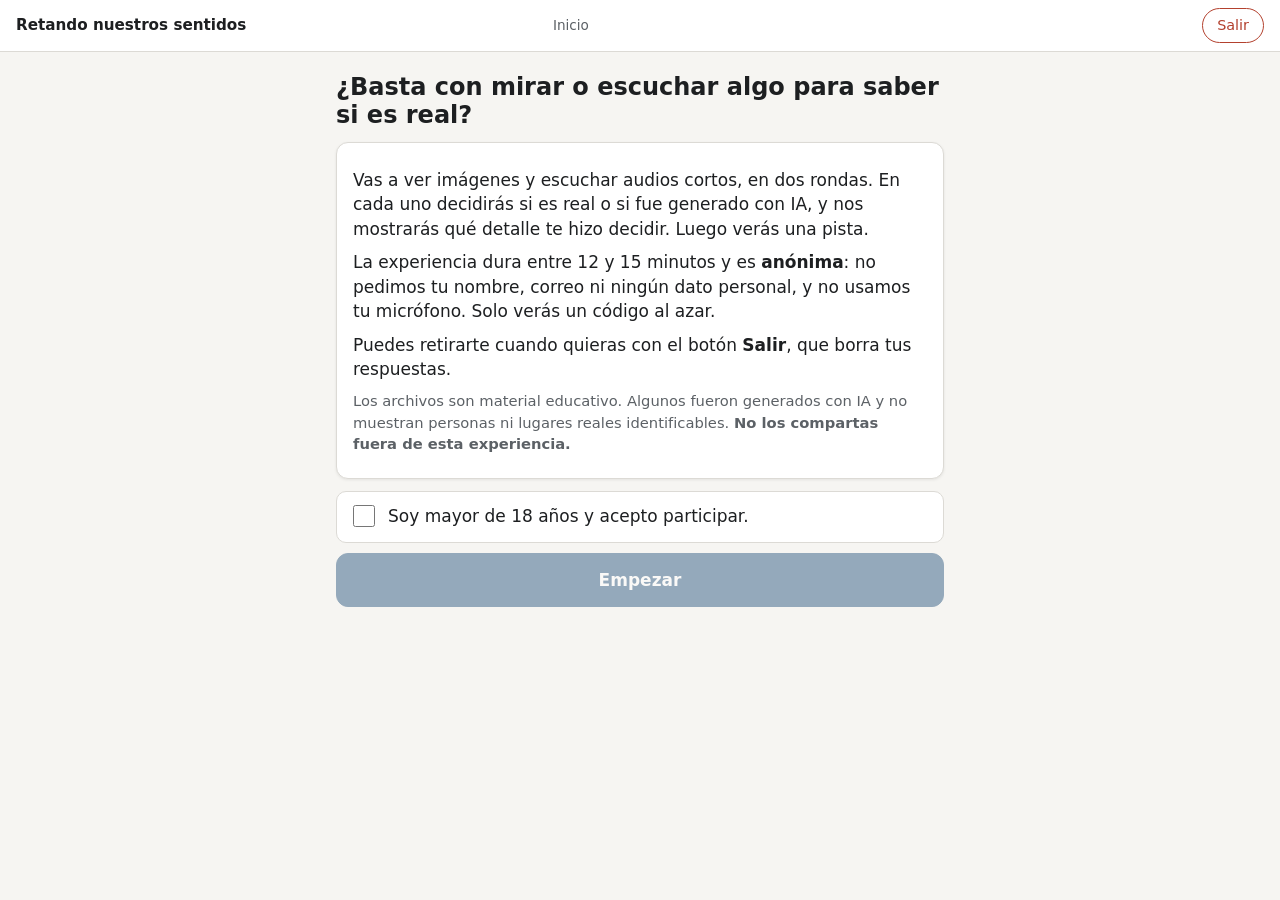
==== index.html @ 914e4303 "Prototipo de la experiencia «Retando nuestros sentidos» Sitio estático para GitHub Pages: flujo de c" ====
<!doctype html>
<html lang="es">
<head>
  <meta charset="utf-8">
  <meta name="viewport" content="width=device-width, initial-scale=1, viewport-fit=cover">
  <meta name="robots" content="noindex, nofollow, noarchive, noimageindex">
  <meta name="theme-color" content="#1f4e79">
  <title>Retando nuestros sentidos</title>
  <link rel="stylesheet" href="css/estilos.css">
</head>
<body>
  <header class="barra">
    <span class="marca">Retando nuestros sentidos</span>
    <span class="progreso" id="progreso"></span>
    <span class="codigo" id="codigo-barra"></span>
    <button type="button" class="btn-salir oculto" id="btn-salir">Salir</button>
  </header>
  <main id="app" aria-live="polite">
    <noscript><p class="aviso error">Esta experiencia necesita JavaScript activado.</p></noscript>
    <p class="suave">Cargando…</p>
  </main>
  <script src="config.js"></script>
  <script src="js/datos.js"></script>
  <script src="js/reproductor.js"></script>
  <script src="js/app.js"></script>
</body>
</html>
---- css/estilos.css ----
:root {
  --fondo: #f6f5f2;
  --superficie: #ffffff;
  --texto: #1d1f21;
  --suave: #5c6166;
  --borde: #dcdad5;
  --primario: #1f4e79;
  --primario-txt: #ffffff;
  --acierto: #2e7d4f;
  --error: #b3412e;
  --ia: #7a3fa0;
  --real: #1f6f8b;
  --resalte: #f2b705;
  --radio: 12px;
  --sombra: 0 1px 3px rgba(0,0,0,.08);
  color-scheme: light;
}
* { box-sizing: border-box; }
html, body { margin: 0; padding: 0; }
body {
  font-family: system-ui, -apple-system, "Segoe UI", Roboto, sans-serif;
  background: var(--fondo); color: var(--texto);
  font-size: 17px; line-height: 1.45;
  -webkit-text-size-adjust: 100%;
}
button, input, textarea, select { font: inherit; }
h1 { font-size: 1.5rem; line-height: 1.2; margin: .2em 0 .5em; }
h2 { font-size: 1.25rem; line-height: 1.25; margin: .2em 0 .5em; }
h3 { font-size: 1.05rem; margin: 1em 0 .4em; }
p { margin: .5em 0; }
.suave { color: var(--suave); font-size: .92rem; }
.oculto { display: none !important; }

/* Barra superior */
.barra {
  position: sticky; top: 0; z-index: 20;
  display: flex; align-items: center; justify-content: space-between; gap: 8px;
  padding: 8px 16px; background: var(--superficie); border-bottom: 1px solid var(--borde);
  min-height: 48px;
}
.barra .marca { font-weight: 700; font-size: .95rem; }
.barra .codigo { font-family: ui-monospace, Menlo, monospace; font-size: .85rem; color: var(--suave); }
.barra .progreso { font-size: .85rem; color: var(--suave); }
.btn-salir {
  border: 1px solid var(--error); color: var(--error); background: transparent;
  border-radius: 999px; padding: 6px 14px; font-size: .9rem; cursor: pointer; flex-shrink: 0;
}

main { max-width: 640px; margin: 0 auto; padding: 16px 16px 96px; }
.tarjeta {
  background: var(--superficie); border: 1px solid var(--borde); border-radius: var(--radio);
  padding: 16px; margin: 12px 0; box-shadow: var(--sombra);
}

/* Botones */
.btn {
  display: block; width: 100%; padding: 14px 16px; margin: 10px 0;
  border-radius: var(--radio); border: 1px solid var(--borde);
  background: var(--superficie); color: var(--texto); cursor: pointer;
  font-weight: 600; text-align: center; min-height: 48px;
}
.btn.primario { background: var(--primario); color: var(--primario-txt); border-color: var(--primario); }
.btn:disabled { opacity: .45; cursor: not-allowed; }
.btn.secundario { background: transparent; }
.fila { display: flex; gap: 10px; }
.fila > * { flex: 1; }
.btn.eleccion.activo { outline: 3px solid var(--primario); outline-offset: 1px; }
.btn.real.activo { background: var(--real); color: #fff; border-color: var(--real); }
.btn.ia.activo { background: var(--ia); color: #fff; border-color: var(--ia); }

/* Escala 1-5 */
.escala { margin: 10px 0 4px; }
.escala .opciones { display: flex; gap: 6px; }
.escala button {
  flex: 1; min-height: 48px; border-radius: 10px; border: 1px solid var(--borde);
  background: var(--superficie); font-weight: 700; font-size: 1.05rem; cursor: pointer;
}
.escala button.activo { background: var(--primario); color: #fff; border-color: var(--primario); }
.escala .extremos { display: flex; justify-content: space-between; font-size: .8rem; color: var(--suave); margin-top: 4px; }

/* Formularios */
label.check { display: flex; gap: 10px; align-items: flex-start; padding: 12px; border: 1px solid var(--borde); border-radius: 10px; background: var(--superficie); cursor: pointer; margin: 8px 0; }
label.check input { width: 22px; height: 22px; flex-shrink: 0; margin-top: 1px; }
textarea, input[type=text], input[type=password] {
  width: 100%; padding: 10px 12px; border: 1px solid var(--borde); border-radius: 10px; background: #fff; color: var(--texto);
}
textarea { min-height: 64px; resize: vertical; }
.contador { text-align: right; font-size: .8rem; color: var(--suave); }

.chips { display: flex; flex-wrap: wrap; gap: 8px; margin: 8px 0; }
.chip {
  border: 1px solid var(--borde); border-radius: 999px; padding: 8px 12px; background: var(--superficie);
  cursor: pointer; font-size: .92rem; min-height: 40px;
}
.chip.activo { background: var(--primario); color: #fff; border-color: var(--primario); }

.aviso { border-left: 4px solid var(--resalte); background: #fff8e1; padding: 10px 12px; border-radius: 8px; font-size: .93rem; }
.aviso.error { border-left-color: var(--error); background: #fbeae6; }

.codigo-grande { font-family: ui-monospace, Menlo, monospace; font-size: 1.6rem; font-weight: 700; letter-spacing: .08em; text-align: center; padding: 8px; }

/* Imagen: contenedor de marcado */
.lienzo-img { text-align: center; background: #111; border-radius: var(--radio); padding: 8px; }
.marco { position: relative; display: inline-block; line-height: 0; max-width: 100%; touch-action: manipulation; }
.marco img { display: block; max-width: 100%; max-height: 56vh; width: auto; height: auto; user-select: none; -webkit-user-select: none; -webkit-touch-callout: none; }
.marco.marcable { cursor: crosshair; }
.marcador {
  position: absolute; width: 34px; height: 34px; margin: -17px 0 0 -17px; border-radius: 50%;
  border: 3px solid #fff; box-shadow: 0 0 0 2px #000, inset 0 0 0 2px #000; pointer-events: none;
}
.marcador::after { content: ""; position: absolute; left: 50%; top: 50%; width: 6px; height: 6px; margin: -3px; background: #fff; border-radius: 50%; }
.zona {
  position: absolute; border-radius: 50%; border: 3px dashed var(--resalte);
  box-shadow: 0 0 0 9999px rgba(0,0,0,.45); pointer-events: none; transform: translate(-50%, -50%);
}
.marcador.tuyo { border-color: #6fd3ff; }

/* Visor a pantalla completa */
.visor {
  position: fixed; inset: 0; z-index: 50; background: #000; display: flex; flex-direction: column;
}
.visor .area { flex: 1; overflow: auto; -webkit-overflow-scrolling: touch; display: flex; }
.visor .area img { margin: auto; display: block; max-width: none; }
.visor .controles { display: flex; gap: 8px; padding: 10px 16px calc(10px + env(safe-area-inset-bottom)); background: #111; }
.visor .controles button { flex: 1; min-height: 48px; border-radius: 10px; border: 1px solid #444; background: #222; color: #fff; font-weight: 700; font-size: 1rem; }
.visor .controles button.listo { background: var(--primario); border-color: var(--primario); flex: 2; }
.visor .nivel { color: #bbb; align-self: center; font-size: .85rem; min-width: 44px; text-align: center; }

/* Audio */
.reproductor { background: #14202b; color: #fff; border-radius: var(--radio); padding: 12px; }
.onda { position: relative; height: 110px; border-radius: 8px; background: #0d1620; overflow: hidden; touch-action: manipulation; }
.onda canvas { width: 100%; height: 100%; display: block; }
.onda.marcable { cursor: crosshair; outline: 2px dashed #6fd3ff; outline-offset: -2px; }
.onda .linea { position: absolute; top: 0; bottom: 0; width: 3px; margin-left: -1.5px; background: #6fd3ff; pointer-events: none; }
.onda .linea span { position: absolute; top: 2px; left: 6px; font-size: .75rem; background: #6fd3ff; color: #000; padding: 1px 5px; border-radius: 4px; white-space: nowrap; }
.onda .linea.der span { left: auto; right: 6px; }
.onda .fragmento { position: absolute; top: 0; bottom: 0; background: rgba(242,183,5,.28); border-left: 2px solid var(--resalte); border-right: 2px solid var(--resalte); pointer-events: none; }
.onda .cabezal { position: absolute; top: 0; bottom: 0; width: 2px; background: #fff; pointer-events: none; opacity: .8; }
.reproductor .ctrl { display: flex; align-items: center; gap: 10px; margin-top: 10px; }
.reproductor .ctrl button { min-height: 48px; padding: 0 18px; border-radius: 10px; border: 0; background: #2d6ea3; color: #fff; font-weight: 700; }
.reproductor .ctrl button:disabled { background: #3a4552; color: #9aa; }
.reproductor .info { font-size: .85rem; color: #c7d3dd; }
.reproductor .tiempo { font-family: ui-monospace, Menlo, monospace; font-size: .85rem; margin-left: auto; color: #c7d3dd; }

/* Pista */
.veredicto { font-weight: 800; font-size: 1.15rem; padding: 10px 12px; border-radius: 10px; margin: 8px 0; color: #fff; }
.veredicto.real { background: var(--real); }
.veredicto.ia { background: var(--ia); }
.resultado { font-weight: 700; }
.resultado.ok { color: var(--acierto); }
.resultado.no { color: var(--error); }
.pista-texto { background: #f1f5f9; border-radius: 10px; padding: 12px; }
.leyenda { display: flex; gap: 14px; flex-wrap: wrap; font-size: .82rem; color: var(--suave); margin-top: 6px; }
.leyenda i { display: inline-block; width: 12px; height: 12px; border-radius: 50%; vertical-align: -1px; margin-right: 4px; }

/* Estrategias */
.estrategias { list-style: none; padding: 0; margin: 0; }
.estrategias li { padding: 10px 0; border-bottom: 1px solid var(--borde); }
.estrategias li:last-child { border-bottom: 0; }
.estrategias b { display: block; }
.pie-viral { background: #fff; border: 1px solid var(--borde); border-radius: 10px; padding: 10px 12px; font-size: .95rem; margin: 8px 0; }

/* Galería final */
.galeria { display: grid; grid-template-columns: 1fr 1fr; gap: 10px; }
.item { background: var(--superficie); border: 1px solid var(--borde); border-radius: 10px; overflow: hidden; font-size: .85rem; }
.item .med { position: relative; background: #222; aspect-ratio: 1 / 1; display: flex; align-items: center; justify-content: center; }
.item .med img { width: 100%; height: 100%; object-fit: cover; display: block; }
.item .txt { padding: 8px; }
.etq { display: inline-block; font-weight: 700; font-size: .75rem; padding: 2px 8px; border-radius: 999px; color: #fff; }
.etq.real { background: var(--real); }
.etq.ia { background: var(--ia); }
.marca-agua {
  position: absolute; inset: 0; display: flex; align-items: center; justify-content: center; pointer-events: none;
  overflow: hidden;
}
.marca-agua span {
  transform: rotate(-28deg); color: rgba(255,255,255,.92); background: rgba(122,63,160,.78);
  font-weight: 800; font-size: .7rem; line-height: 1.2; text-align: center; padding: 6px 30px; width: 160%;
  text-transform: uppercase; letter-spacing: .03em; text-shadow: 0 1px 2px rgba(0,0,0,.4);
}
.etiqueta-audio { background: var(--ia); color: #fff; font-weight: 800; font-size: .7rem; text-transform: uppercase; padding: 6px 8px; text-align: center; }
.item audio { width: 100%; }
.med.audio-med { flex-direction: column; aspect-ratio: auto; padding: 18px 8px; gap: 8px; color: #fff; }

.resumen table { width: 100%; border-collapse: collapse; font-size: .95rem; }
.resumen th, .resumen td { padding: 8px 6px; border-bottom: 1px solid var(--borde); text-align: center; }
.resumen th:first-child, .resumen td:first-child { text-align: left; }

/* Modal */
.modal-fondo { position: fixed; inset: 0; background: rgba(0,0,0,.5); z-index: 100; display: flex; align-items: flex-end; justify-content: center; }
.modal { background: var(--superficie); width: 100%; max-width: 520px; border-radius: 16px 16px 0 0; padding: 20px 16px calc(20px + env(safe-area-inset-bottom)); }
@media (min-width: 640px) { .modal-fondo { align-items: center; } .modal { border-radius: 16px; } }

.estado-envio { font-size: .8rem; color: var(--suave); text-align: center; margin-top: 10px; }

/* Ajustes móviles */
.marco { overflow: hidden; }
.barra .codigo, .barra .progreso { white-space: nowrap; }
.reproductor .ctrl button { white-space: nowrap; }
@media (max-width: 420px) {
  .barra { padding: 8px 12px; }
  .barra .marca { display: none; }
  .barra .progreso { font-weight: 600; color: var(--texto); }
}
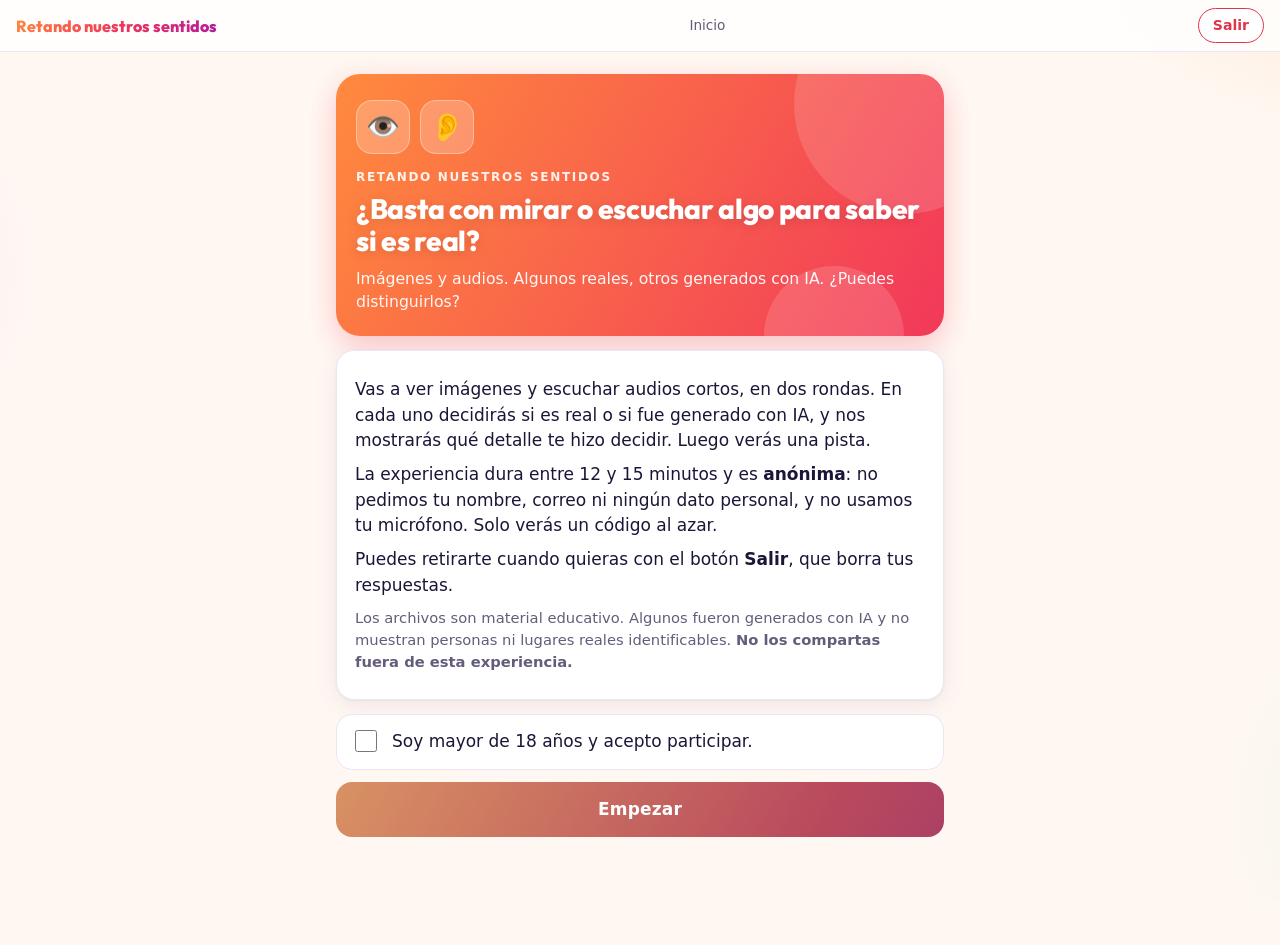
==== commit 7a322bc4: "Rediseño visual: paleta vibrante, degradados y animaciones - Portada con degradado animado, barra de" ====
--- a/index.html
+++ b/index.html
@@ -4,8 +4,11 @@
   <meta charset="utf-8">
   <meta name="viewport" content="width=device-width, initial-scale=1, viewport-fit=cover">
   <meta name="robots" content="noindex, nofollow, noarchive, noimageindex">
-  <meta name="theme-color" content="#1f4e79">
+  <meta name="theme-color" content="#f2385a">
   <title>Retando nuestros sentidos</title>
+  <link rel="preconnect" href="https://fonts.googleapis.com">
+  <link rel="preconnect" href="https://fonts.gstatic.com" crossorigin>
+  <link rel="stylesheet" href="https://fonts.googleapis.com/css2?family=Outfit:wght@600;700;800&display=swap">
   <link rel="stylesheet" href="css/estilos.css">
 </head>
 <body>
@@ -14,6 +17,7 @@
     <span class="progreso" id="progreso"></span>
     <span class="codigo" id="codigo-barra"></span>
     <button type="button" class="btn-salir oculto" id="btn-salir">Salir</button>
+    <div class="avance" aria-hidden="true"><span id="avance"></span></div>
   </header>
   <main id="app" aria-live="polite">
     <noscript><p class="aviso error">Esta experiencia necesita JavaScript activado.</p></noscript>
--- a/css/estilos.css
+++ b/css/estilos.css
@@ -1,204 +1,342 @@
+/* Retando nuestros sentidos: estilos (móvil primero). */
 :root {
-  --fondo: #f6f5f2;
+  --fondo: #fff8f2;
   --superficie: #ffffff;
-  --texto: #1d1f21;
-  --suave: #5c6166;
-  --borde: #dcdad5;
-  --primario: #1f4e79;
+  --texto: #1d1537;
+  --suave: #645c7a;
+  --borde: #ece4f2;
+  --primario: #f2385a;            /* coral-magenta */
+  --primario-2: #ff8a3d;          /* naranja */
+  --grad: linear-gradient(120deg, #ff8a3d 0%, #f2385a 50%, #b5179e 100%);
   --primario-txt: #ffffff;
-  --acierto: #2e7d4f;
-  --error: #b3412e;
-  --ia: #7a3fa0;
-  --real: #1f6f8b;
-  --resalte: #f2b705;
-  --radio: 12px;
-  --sombra: 0 1px 3px rgba(0,0,0,.08);
+  --acierto: #0f9d6b;
+  --error: #e0344b;
+  --real: #0e9f8e;                /* turquesa: real */
+  --real-2: #22c3ae;
+  --ia: #7b2ff7;                  /* violeta: IA */
+  --ia-2: #a066ff;
+  --resalte: #ffc31f;
+  --radio: 18px;
+  --sombra: 0 6px 24px rgba(61, 25, 91, .08), 0 1px 3px rgba(61, 25, 91, .06);
+  --sombra-fuerte: 0 10px 30px rgba(242, 56, 90, .28);
+  --titulo: "Outfit", system-ui, -apple-system, "Segoe UI", Roboto, sans-serif;
   color-scheme: light;
 }
-* { box-sizing: border-box; }
+* { box-sizing: border-box; -webkit-tap-highlight-color: transparent; }
 html, body { margin: 0; padding: 0; }
 body {
   font-family: system-ui, -apple-system, "Segoe UI", Roboto, sans-serif;
-  background: var(--fondo); color: var(--texto);
-  font-size: 17px; line-height: 1.45;
+  background:
+    radial-gradient(600px 400px at 110% -10%, rgba(255, 138, 61, .18), transparent 60%),
+    radial-gradient(500px 420px at -20% 30%, rgba(123, 47, 247, .12), transparent 60%),
+    radial-gradient(520px 420px at 120% 90%, rgba(14, 159, 142, .12), transparent 60%),
+    var(--fondo);
+  background-attachment: fixed;
+  color: var(--texto);
+  font-size: 17px; line-height: 1.5;
   -webkit-text-size-adjust: 100%;
+  min-height: 100vh;
 }
 button, input, textarea, select { font: inherit; }
-h1 { font-size: 1.5rem; line-height: 1.2; margin: .2em 0 .5em; }
-h2 { font-size: 1.25rem; line-height: 1.25; margin: .2em 0 .5em; }
-h3 { font-size: 1.05rem; margin: 1em 0 .4em; }
+h1, h2, h3 { font-family: var(--titulo); letter-spacing: -.01em; }
+h1 { font-size: 1.7rem; line-height: 1.15; margin: .2em 0 .5em; font-weight: 800; }
+h2 { font-size: 1.35rem; line-height: 1.2; margin: .3em 0 .5em; font-weight: 700; }
+h3 { font-size: 1.08rem; margin: 1em 0 .4em; font-weight: 700; }
 p { margin: .5em 0; }
 .suave { color: var(--suave); font-size: .92rem; }
 .oculto { display: none !important; }
-
-/* Barra superior */
+.texto-grad { background: var(--grad); -webkit-background-clip: text; background-clip: text; color: transparent; }
+
+/* ---------- Barra superior + progreso ---------- */
 .barra {
   position: sticky; top: 0; z-index: 20;
   display: flex; align-items: center; justify-content: space-between; gap: 8px;
-  padding: 8px 16px; background: var(--superficie); border-bottom: 1px solid var(--borde);
-  min-height: 48px;
-}
-.barra .marca { font-weight: 700; font-size: .95rem; }
-.barra .codigo { font-family: ui-monospace, Menlo, monospace; font-size: .85rem; color: var(--suave); }
-.barra .progreso { font-size: .85rem; color: var(--suave); }
+  padding: 8px 16px; min-height: 52px;
+  background: rgba(255, 255, 255, .82);
+  -webkit-backdrop-filter: saturate(1.6) blur(12px); backdrop-filter: saturate(1.6) blur(12px);
+  border-bottom: 1px solid rgba(236, 228, 242, .9);
+}
+.barra .marca { font-family: var(--titulo); font-weight: 800; font-size: 1rem; background: var(--grad); -webkit-background-clip: text; background-clip: text; color: transparent; }
+.barra .codigo { font-family: ui-monospace, Menlo, monospace; font-size: .8rem; color: var(--suave); background: #f4eefa; padding: 3px 8px; border-radius: 999px; }
+.barra .codigo:empty { display: none; }
+.barra .progreso { font-size: .85rem; color: var(--suave); white-space: nowrap; }
+.avance { position: absolute; left: 0; right: 0; bottom: -1px; height: 3px; background: transparent; }
+.avance span { display: block; height: 100%; width: 0; background: var(--grad); border-radius: 0 3px 3px 0; transition: width .6s cubic-bezier(.22, 1, .36, 1); box-shadow: 0 0 10px rgba(242, 56, 90, .5); }
 .btn-salir {
-  border: 1px solid var(--error); color: var(--error); background: transparent;
-  border-radius: 999px; padding: 6px 14px; font-size: .9rem; cursor: pointer; flex-shrink: 0;
-}
-
-main { max-width: 640px; margin: 0 auto; padding: 16px 16px 96px; }
+  border: 1.5px solid var(--error); color: var(--error); background: #fff;
+  border-radius: 999px; padding: 6px 14px; font-size: .88rem; font-weight: 600; cursor: pointer; flex-shrink: 0;
+  transition: background .2s, color .2s;
+}
+.btn-salir:hover { background: var(--error); color: #fff; }
+
+main { max-width: 640px; margin: 0 auto; padding: 18px 16px 96px; }
+main.entrar > * { animation: entrar .5s cubic-bezier(.22, 1, .36, 1) both; }
+main.entrar > *:nth-child(2) { animation-delay: .06s; }
+main.entrar > *:nth-child(3) { animation-delay: .12s; }
+main.entrar > *:nth-child(4) { animation-delay: .18s; }
+main.entrar > *:nth-child(5) { animation-delay: .24s; }
+main.entrar > *:nth-child(n+6) { animation-delay: .3s; }
+@keyframes entrar { from { opacity: 0; transform: translateY(14px); } to { opacity: 1; transform: none; } }
+
 .tarjeta {
   background: var(--superficie); border: 1px solid var(--borde); border-radius: var(--radio);
-  padding: 16px; margin: 12px 0; box-shadow: var(--sombra);
-}
-
-/* Botones */
+  padding: 18px; margin: 14px 0; box-shadow: var(--sombra);
+}
+
+/* ---------- Portada ---------- */
+.hero {
+  position: relative; overflow: hidden; border-radius: 24px; padding: 26px 20px 22px; margin: 4px 0 14px;
+  background: var(--grad); background-size: 200% 200%; animation: degradado 10s ease infinite;
+  color: #fff; box-shadow: var(--sombra-fuerte);
+}
+.hero h1 { color: #fff; font-size: 1.75rem; margin: .25em 0 .1em; text-shadow: 0 2px 12px rgba(0,0,0,.12); }
+.hero .kicker { text-transform: uppercase; letter-spacing: .14em; font-size: .75rem; font-weight: 700; opacity: .9; margin: 0; }
+.hero .sub { opacity: .95; margin: .6em 0 0; font-size: .98rem; }
+.hero-iconos { display: flex; gap: 10px; }
+.hero-iconos span {
+  width: 54px; height: 54px; border-radius: 16px; display: grid; place-items: center; font-size: 1.7rem;
+  background: rgba(255, 255, 255, .22); border: 1px solid rgba(255, 255, 255, .35);
+  animation: flotar 4s ease-in-out infinite;
+}
+.hero-iconos span:nth-child(2) { animation-delay: -2s; }
+.hero::before, .hero::after {
+  content: ""; position: absolute; border-radius: 50%; background: rgba(255, 255, 255, .14); pointer-events: none;
+}
+.hero::before { width: 220px; height: 220px; right: -70px; top: -80px; animation: flotar 7s ease-in-out infinite; }
+.hero::after { width: 140px; height: 140px; right: 40px; bottom: -70px; animation: flotar 9s ease-in-out infinite reverse; }
+@keyframes degradado { 0%, 100% { background-position: 0% 50%; } 50% { background-position: 100% 50%; } }
+@keyframes flotar { 0%, 100% { transform: translateY(0); } 50% { transform: translateY(-8px); } }
+
+/* ---------- Botones ---------- */
 .btn {
-  display: block; width: 100%; padding: 14px 16px; margin: 10px 0;
-  border-radius: var(--radio); border: 1px solid var(--borde);
+  display: block; width: 100%; padding: 15px 18px; margin: 12px 0;
+  border-radius: 16px; border: 1.5px solid var(--borde);
   background: var(--superficie); color: var(--texto); cursor: pointer;
-  font-weight: 600; text-align: center; min-height: 48px;
-}
-.btn.primario { background: var(--primario); color: var(--primario-txt); border-color: var(--primario); }
-.btn:disabled { opacity: .45; cursor: not-allowed; }
-.btn.secundario { background: transparent; }
-.fila { display: flex; gap: 10px; }
+  font-weight: 700; text-align: center; min-height: 52px;
+  transition: transform .15s ease, box-shadow .2s ease, background .2s, opacity .2s;
+}
+.btn:active:not(:disabled) { transform: scale(.97); }
+.btn.primario {
+  background: var(--grad); background-size: 160% 160%; color: var(--primario-txt); border: 0;
+  box-shadow: var(--sombra-fuerte); letter-spacing: .01em;
+}
+.btn.primario:not(:disabled):hover { background-position: 100% 50%; box-shadow: 0 12px 34px rgba(242, 56, 90, .38); }
+.btn.primario:not(:disabled) { animation: listo .5s ease; }
+@keyframes listo { 0% { transform: scale(.98); } 60% { transform: scale(1.02); } 100% { transform: none; } }
+.btn:disabled { opacity: .4; cursor: not-allowed; box-shadow: none; filter: grayscale(.4); }
+.btn.secundario { background: rgba(255, 255, 255, .7); }
+.fila { display: flex; gap: 12px; }
 .fila > * { flex: 1; }
-.btn.eleccion.activo { outline: 3px solid var(--primario); outline-offset: 1px; }
-.btn.real.activo { background: var(--real); color: #fff; border-color: var(--real); }
-.btn.ia.activo { background: var(--ia); color: #fff; border-color: var(--ia); }
-
-/* Escala 1-5 */
+
+/* Decisión Real / IA */
+.btn.eleccion { padding: 16px 8px; min-height: 92px; display: flex; flex-direction: column; align-items: center; justify-content: center; gap: 4px; margin: 6px 0 4px; font-size: 1rem; }
+.btn.eleccion .ico { font-size: 1.8rem; line-height: 1; transition: transform .25s cubic-bezier(.34, 1.56, .64, 1); }
+.btn.real { border-color: rgba(14, 159, 142, .35); color: var(--real); background: #f0fbf9; }
+.btn.ia { border-color: rgba(123, 47, 247, .3); color: var(--ia); background: #f6f0ff; }
+.btn.real.activo { background: linear-gradient(135deg, var(--real), var(--real-2)); color: #fff; border-color: transparent; box-shadow: 0 10px 26px rgba(14, 159, 142, .35); }
+.btn.ia.activo { background: linear-gradient(135deg, var(--ia), var(--ia-2)); color: #fff; border-color: transparent; box-shadow: 0 10px 26px rgba(123, 47, 247, .35); }
+.btn.eleccion.activo .ico { transform: scale(1.2) rotate(-6deg); }
+
+/* ---------- Escala 1-5 ---------- */
 .escala { margin: 10px 0 4px; }
-.escala .opciones { display: flex; gap: 6px; }
+.escala .opciones { display: flex; gap: 8px; }
 .escala button {
-  flex: 1; min-height: 48px; border-radius: 10px; border: 1px solid var(--borde);
-  background: var(--superficie); font-weight: 700; font-size: 1.05rem; cursor: pointer;
-}
-.escala button.activo { background: var(--primario); color: #fff; border-color: var(--primario); }
-.escala .extremos { display: flex; justify-content: space-between; font-size: .8rem; color: var(--suave); margin-top: 4px; }
-
-/* Formularios */
-label.check { display: flex; gap: 10px; align-items: flex-start; padding: 12px; border: 1px solid var(--borde); border-radius: 10px; background: var(--superficie); cursor: pointer; margin: 8px 0; }
-label.check input { width: 22px; height: 22px; flex-shrink: 0; margin-top: 1px; }
+  flex: 1; min-height: 52px; border-radius: 14px; border: 1.5px solid var(--borde);
+  background: #faf7fd; font-weight: 800; font-size: 1.1rem; cursor: pointer; color: var(--texto);
+  transition: transform .2s cubic-bezier(.34, 1.56, .64, 1), background .2s, color .2s, box-shadow .2s;
+}
+.escala button:active { transform: scale(.92); }
+.escala button.activo { background: var(--grad); color: #fff; border-color: transparent; box-shadow: 0 8px 20px rgba(242, 56, 90, .3); transform: translateY(-3px) scale(1.06); }
+.escala .extremos { display: flex; justify-content: space-between; font-size: .8rem; color: var(--suave); margin-top: 6px; }
+
+/* ---------- Formularios ---------- */
+label.check {
+  display: flex; gap: 12px; align-items: flex-start; padding: 14px; border: 1.5px solid var(--borde); border-radius: 16px;
+  background: var(--superficie); cursor: pointer; margin: 10px 0; transition: border-color .2s, background .2s;
+}
+label.check:has(input:checked) { border-color: var(--primario); background: #fff3f5; }
+label.check input { width: 22px; height: 22px; flex-shrink: 0; margin-top: 1px; accent-color: var(--primario); }
 textarea, input[type=text], input[type=password] {
-  width: 100%; padding: 10px 12px; border: 1px solid var(--borde); border-radius: 10px; background: #fff; color: var(--texto);
-}
-textarea { min-height: 64px; resize: vertical; }
+  width: 100%; padding: 12px 14px; border: 1.5px solid var(--borde); border-radius: 14px; background: #fff; color: var(--texto);
+  transition: border-color .2s, box-shadow .2s;
+}
+textarea:focus, input[type=text]:focus, input[type=password]:focus { outline: none; border-color: var(--primario); box-shadow: 0 0 0 4px rgba(242, 56, 90, .12); }
+textarea { min-height: 70px; resize: vertical; }
 .contador { text-align: right; font-size: .8rem; color: var(--suave); }
 
-.chips { display: flex; flex-wrap: wrap; gap: 8px; margin: 8px 0; }
+.chips { display: flex; flex-wrap: wrap; gap: 8px; margin: 10px 0; }
 .chip {
-  border: 1px solid var(--borde); border-radius: 999px; padding: 8px 12px; background: var(--superficie);
-  cursor: pointer; font-size: .92rem; min-height: 40px;
-}
-.chip.activo { background: var(--primario); color: #fff; border-color: var(--primario); }
-
-.aviso { border-left: 4px solid var(--resalte); background: #fff8e1; padding: 10px 12px; border-radius: 8px; font-size: .93rem; }
-.aviso.error { border-left-color: var(--error); background: #fbeae6; }
-
-.codigo-grande { font-family: ui-monospace, Menlo, monospace; font-size: 1.6rem; font-weight: 700; letter-spacing: .08em; text-align: center; padding: 8px; }
-
-/* Imagen: contenedor de marcado */
-.lienzo-img { text-align: center; background: #111; border-radius: var(--radio); padding: 8px; }
-.marco { position: relative; display: inline-block; line-height: 0; max-width: 100%; touch-action: manipulation; }
+  border: 1.5px solid var(--borde); border-radius: 999px; padding: 9px 14px; background: #faf7fd; color: var(--texto);
+  cursor: pointer; font-size: .92rem; min-height: 42px; text-align: left;
+  transition: transform .2s cubic-bezier(.34, 1.56, .64, 1), background .2s, color .2s, box-shadow .2s;
+}
+.chip:active { transform: scale(.95); }
+.chip.activo { background: var(--grad); color: #fff; border-color: transparent; box-shadow: 0 6px 16px rgba(242, 56, 90, .28); transform: scale(1.03); }
+
+.aviso { border-left: 4px solid var(--resalte); background: #fff7dc; padding: 12px 14px; border-radius: 12px; font-size: .93rem; }
+.aviso.error { border-left-color: var(--error); background: #fdecef; }
+
+.codigo-grande {
+  font-family: ui-monospace, Menlo, monospace; font-size: 2rem; font-weight: 800; letter-spacing: .12em; text-align: center; padding: 10px;
+  background: var(--grad); -webkit-background-clip: text; background-clip: text; color: transparent;
+  animation: aparecer .7s cubic-bezier(.34, 1.56, .64, 1) both .15s;
+}
+@keyframes aparecer { from { opacity: 0; transform: scale(.6); } to { opacity: 1; transform: none; } }
+
+/* ---------- Intro de ronda ---------- */
+.ronda-badge {
+  width: 84px; height: 84px; border-radius: 26px; display: grid; place-items: center; margin: 8px 0 6px;
+  font-family: var(--titulo); font-size: 2.6rem; font-weight: 800; color: #fff;
+  background: var(--grad); box-shadow: var(--sombra-fuerte); animation: aparecer .7s cubic-bezier(.34, 1.56, .64, 1) both;
+}
+.ronda-badge.r2 { background: linear-gradient(135deg, var(--ia), #f2385a); }
+.pasos { counter-reset: paso; list-style: none; padding: 0; margin: 10px 0 0; }
+.pasos li { counter-increment: paso; position: relative; padding: 4px 0 10px 44px; }
+.pasos li::before {
+  content: counter(paso); position: absolute; left: 0; top: 2px; width: 30px; height: 30px; border-radius: 10px;
+  display: grid; place-items: center; font-weight: 800; font-size: .9rem; color: #fff; background: var(--grad);
+}
+
+/* ---------- Imagen: contenedor de marcado ---------- */
+.lienzo-img { text-align: center; background: #150f26; border-radius: var(--radio); padding: 8px; box-shadow: var(--sombra); }
+.marco { position: relative; display: inline-block; line-height: 0; max-width: 100%; touch-action: manipulation; overflow: hidden; border-radius: 10px; }
 .marco img { display: block; max-width: 100%; max-height: 56vh; width: auto; height: auto; user-select: none; -webkit-user-select: none; -webkit-touch-callout: none; }
 .marco.marcable { cursor: crosshair; }
+.marco.marcable::after {
+  content: "Toca aquí"; position: absolute; left: 50%; top: 10px; transform: translateX(-50%);
+  background: rgba(21, 15, 38, .75); color: #fff; font-size: .75rem; font-weight: 700; line-height: 1;
+  padding: 7px 12px; border-radius: 999px; pointer-events: none; animation: latido 1.8s ease-in-out infinite;
+}
+.marco.marcable.marcado::after { display: none; }
 .marcador {
-  position: absolute; width: 34px; height: 34px; margin: -17px 0 0 -17px; border-radius: 50%;
-  border: 3px solid #fff; box-shadow: 0 0 0 2px #000, inset 0 0 0 2px #000; pointer-events: none;
-}
+  position: absolute; width: 36px; height: 36px; margin: -18px 0 0 -18px; border-radius: 50%;
+  border: 3px solid #fff; box-shadow: 0 0 0 2px var(--primario), 0 4px 12px rgba(0,0,0,.35); pointer-events: none;
+  background: rgba(242, 56, 90, .25);
+}
+.marcador.pop { animation: pop .45s cubic-bezier(.34, 1.56, .64, 1); }
+.marcador::before { content: ""; position: absolute; inset: -3px; border-radius: 50%; border: 2px solid #fff; animation: onda-marca 1.6s ease-out infinite; }
 .marcador::after { content: ""; position: absolute; left: 50%; top: 50%; width: 6px; height: 6px; margin: -3px; background: #fff; border-radius: 50%; }
+.marcador.tuyo { box-shadow: 0 0 0 2px #2ad1ff, 0 4px 12px rgba(0,0,0,.35); background: rgba(42, 209, 255, .25); }
+@keyframes pop { 0% { transform: scale(.3); } 100% { transform: scale(1); } }
+@keyframes onda-marca { 0% { transform: scale(1); opacity: .9; } 100% { transform: scale(2.1); opacity: 0; } }
+@keyframes latido { 0%, 100% { opacity: 1; } 50% { opacity: .55; } }
 .zona {
   position: absolute; border-radius: 50%; border: 3px dashed var(--resalte);
-  box-shadow: 0 0 0 9999px rgba(0,0,0,.45); pointer-events: none; transform: translate(-50%, -50%);
-}
-.marcador.tuyo { border-color: #6fd3ff; }
+  box-shadow: 0 0 0 9999px rgba(10, 6, 24, .5), 0 0 24px 4px rgba(255, 195, 31, .55) inset; pointer-events: none; transform: translate(-50%, -50%);
+  animation: zona-in .8s cubic-bezier(.22, 1, .36, 1) both, zona-pulso 2.2s ease-in-out .8s infinite;
+}
+@keyframes zona-in { from { opacity: 0; transform: translate(-50%, -50%) scale(1.8); } to { opacity: 1; transform: translate(-50%, -50%) scale(1); } }
+@keyframes zona-pulso { 0%, 100% { border-color: var(--resalte); } 50% { border-color: #fff; } }
 
 /* Visor a pantalla completa */
-.visor {
-  position: fixed; inset: 0; z-index: 50; background: #000; display: flex; flex-direction: column;
-}
+.visor { position: fixed; inset: 0; z-index: 50; background: #0b0716; display: flex; flex-direction: column; animation: fundido .3s ease both; }
+@keyframes fundido { from { opacity: 0; } to { opacity: 1; } }
 .visor .area { flex: 1; overflow: auto; -webkit-overflow-scrolling: touch; display: flex; }
 .visor .area img { margin: auto; display: block; max-width: none; }
-.visor .controles { display: flex; gap: 8px; padding: 10px 16px calc(10px + env(safe-area-inset-bottom)); background: #111; }
-.visor .controles button { flex: 1; min-height: 48px; border-radius: 10px; border: 1px solid #444; background: #222; color: #fff; font-weight: 700; font-size: 1rem; }
-.visor .controles button.listo { background: var(--primario); border-color: var(--primario); flex: 2; }
-.visor .nivel { color: #bbb; align-self: center; font-size: .85rem; min-width: 44px; text-align: center; }
-
-/* Audio */
-.reproductor { background: #14202b; color: #fff; border-radius: var(--radio); padding: 12px; }
-.onda { position: relative; height: 110px; border-radius: 8px; background: #0d1620; overflow: hidden; touch-action: manipulation; }
+.visor .controles { display: flex; gap: 8px; padding: 12px 16px calc(12px + env(safe-area-inset-bottom)); background: #150f26; }
+.visor .controles button { flex: 1; min-height: 50px; border-radius: 14px; border: 1px solid #3a2f55; background: #241b3d; color: #fff; font-weight: 800; font-size: 1.1rem; }
+.visor .controles button.listo { background: var(--grad); border: 0; flex: 2; font-size: 1rem; }
+.visor .nivel { color: #b9aed6; align-self: center; font-size: .85rem; min-width: 44px; text-align: center; }
+
+/* ---------- Audio ---------- */
+.reproductor { background: linear-gradient(160deg, #1d1440, #2a1250); color: #fff; border-radius: var(--radio); padding: 14px; box-shadow: 0 10px 30px rgba(42, 18, 80, .35); }
+.onda { position: relative; height: 112px; border-radius: 12px; background: rgba(255, 255, 255, .05); overflow: hidden; touch-action: manipulation; }
 .onda canvas { width: 100%; height: 100%; display: block; }
-.onda.marcable { cursor: crosshair; outline: 2px dashed #6fd3ff; outline-offset: -2px; }
-.onda .linea { position: absolute; top: 0; bottom: 0; width: 3px; margin-left: -1.5px; background: #6fd3ff; pointer-events: none; }
-.onda .linea span { position: absolute; top: 2px; left: 6px; font-size: .75rem; background: #6fd3ff; color: #000; padding: 1px 5px; border-radius: 4px; white-space: nowrap; }
+.onda.marcable { cursor: crosshair; outline: 2px dashed #2ad1ff; outline-offset: -2px; }
+.onda .linea { position: absolute; top: 0; bottom: 0; width: 3px; margin-left: -1.5px; background: #2ad1ff; pointer-events: none; }
+.onda .linea span { position: absolute; top: 2px; left: 6px; font-size: .75rem; background: #2ad1ff; color: #000; padding: 1px 5px; border-radius: 4px; white-space: nowrap; }
 .onda .linea.der span { left: auto; right: 6px; }
-.onda .fragmento { position: absolute; top: 0; bottom: 0; background: rgba(242,183,5,.28); border-left: 2px solid var(--resalte); border-right: 2px solid var(--resalte); pointer-events: none; }
-.onda .cabezal { position: absolute; top: 0; bottom: 0; width: 2px; background: #fff; pointer-events: none; opacity: .8; }
-.reproductor .ctrl { display: flex; align-items: center; gap: 10px; margin-top: 10px; }
-.reproductor .ctrl button { min-height: 48px; padding: 0 18px; border-radius: 10px; border: 0; background: #2d6ea3; color: #fff; font-weight: 700; }
-.reproductor .ctrl button:disabled { background: #3a4552; color: #9aa; }
-.reproductor .info { font-size: .85rem; color: #c7d3dd; }
-.reproductor .tiempo { font-family: ui-monospace, Menlo, monospace; font-size: .85rem; margin-left: auto; color: #c7d3dd; }
-
-/* Pista */
-.veredicto { font-weight: 800; font-size: 1.15rem; padding: 10px 12px; border-radius: 10px; margin: 8px 0; color: #fff; }
-.veredicto.real { background: var(--real); }
-.veredicto.ia { background: var(--ia); }
-.resultado { font-weight: 700; }
-.resultado.ok { color: var(--acierto); }
-.resultado.no { color: var(--error); }
-.pista-texto { background: #f1f5f9; border-radius: 10px; padding: 12px; }
-.leyenda { display: flex; gap: 14px; flex-wrap: wrap; font-size: .82rem; color: var(--suave); margin-top: 6px; }
+.onda .fragmento { position: absolute; top: 0; bottom: 0; background: rgba(255, 195, 31, .25); border-left: 2px solid var(--resalte); border-right: 2px solid var(--resalte); pointer-events: none; animation: fundido .6s ease both; }
+.onda .cabezal { position: absolute; top: 0; bottom: 0; width: 2px; background: #fff; pointer-events: none; box-shadow: 0 0 8px #fff; }
+.reproductor .ctrl { display: flex; align-items: center; gap: 10px; margin-top: 12px; flex-wrap: wrap; }
+.reproductor .ctrl button {
+  min-height: 50px; padding: 0 20px; border-radius: 999px; border: 0; background: var(--grad); color: #fff; font-weight: 800; white-space: nowrap;
+  box-shadow: 0 8px 20px rgba(242, 56, 90, .35); transition: transform .15s;
+}
+.reproductor .ctrl button:active:not(:disabled) { transform: scale(.95); }
+.reproductor .ctrl button:disabled { background: #3d3360; color: #a99fc8; box-shadow: none; }
+.reproductor .info { font-size: .85rem; color: #d7cdf2; }
+.reproductor .tiempo { font-family: ui-monospace, Menlo, monospace; font-size: .85rem; margin-left: auto; color: #d7cdf2; white-space: nowrap; }
+
+/* ---------- Pista ---------- */
+.veredicto {
+  font-family: var(--titulo); font-weight: 800; font-size: 1.3rem; padding: 14px 16px; border-radius: 14px; margin: 4px 0 10px; color: #fff;
+  display: flex; align-items: center; gap: 10px; animation: revelar .6s cubic-bezier(.34, 1.56, .64, 1) both;
+}
+.veredicto::before { font-size: 1.6rem; }
+.veredicto.real { background: linear-gradient(135deg, var(--real), var(--real-2)); box-shadow: 0 10px 26px rgba(14, 159, 142, .3); }
+.veredicto.real::before { content: "📷"; }
+.veredicto.ia { background: linear-gradient(135deg, var(--ia), var(--ia-2)); box-shadow: 0 10px 26px rgba(123, 47, 247, .3); }
+.veredicto.ia::before { content: "🤖"; }
+@keyframes revelar { 0% { opacity: 0; transform: perspective(600px) rotateX(70deg); } 100% { opacity: 1; transform: none; } }
+.resultado { font-weight: 800; display: inline-flex; align-items: center; gap: 6px; padding: 6px 12px; border-radius: 999px; animation: aparecer .5s cubic-bezier(.34, 1.56, .64, 1) both .25s; }
+.resultado.ok { color: var(--acierto); background: #e6f8f0; }
+.resultado.no { color: var(--error); background: #fdecef; }
+.pista-texto { background: linear-gradient(135deg, #fff7ec, #fdf0ff); border: 1px solid #f6e3f0; border-radius: 14px; padding: 14px; animation: entrar .6s ease both .35s; }
+.leyenda { display: flex; gap: 14px; flex-wrap: wrap; font-size: .82rem; color: var(--suave); margin-top: 8px; }
 .leyenda i { display: inline-block; width: 12px; height: 12px; border-radius: 50%; vertical-align: -1px; margin-right: 4px; }
 
-/* Estrategias */
+/* ---------- Estrategias ---------- */
 .estrategias { list-style: none; padding: 0; margin: 0; }
-.estrategias li { padding: 10px 0; border-bottom: 1px solid var(--borde); }
+.estrategias li { padding: 12px 0 12px 16px; border-bottom: 1px dashed var(--borde); position: relative; }
+.estrategias li::before { content: ""; position: absolute; left: 0; top: 18px; width: 6px; height: 6px; border-radius: 50%; background: var(--grad); }
 .estrategias li:last-child { border-bottom: 0; }
 .estrategias b { display: block; }
-.pie-viral { background: #fff; border: 1px solid var(--borde); border-radius: 10px; padding: 10px 12px; font-size: .95rem; margin: 8px 0; }
-
-/* Galería final */
-.galeria { display: grid; grid-template-columns: 1fr 1fr; gap: 10px; }
-.item { background: var(--superficie); border: 1px solid var(--borde); border-radius: 10px; overflow: hidden; font-size: .85rem; }
-.item .med { position: relative; background: #222; aspect-ratio: 1 / 1; display: flex; align-items: center; justify-content: center; }
+.tarjeta.img-est { border-top: 4px solid var(--real); }
+.tarjeta.aud-est { border-top: 4px solid var(--ia); }
+
+/* ---------- Revelación ---------- */
+.puntajes { display: grid; grid-template-columns: 1fr 1fr; gap: 10px; margin: 10px 0; }
+.puntaje { border-radius: 16px; padding: 14px; color: #fff; animation: aparecer .6s cubic-bezier(.34, 1.56, .64, 1) both; }
+.puntaje:nth-child(2) { animation-delay: .12s; }
+.puntaje.r1 { background: linear-gradient(135deg, #ff8a3d, #f2385a); }
+.puntaje.r2 { background: linear-gradient(135deg, #7b2ff7, #f2385a); }
+.puntaje .n { font-family: var(--titulo); font-size: 2.2rem; font-weight: 800; line-height: 1; }
+.puntaje .l { font-size: .82rem; opacity: .92; }
+.galeria { display: grid; grid-template-columns: 1fr 1fr; gap: 12px; }
+.item {
+  background: var(--superficie); border: 1px solid var(--borde); border-radius: 16px; overflow: hidden; font-size: .85rem; box-shadow: var(--sombra);
+  animation: entrar .5s cubic-bezier(.22, 1, .36, 1) both; animation-delay: calc(var(--i, 0) * 60ms + .2s);
+}
+.item .med { position: relative; background: #150f26; aspect-ratio: 1 / 1; display: flex; align-items: center; justify-content: center; }
 .item .med img { width: 100%; height: 100%; object-fit: cover; display: block; }
-.item .txt { padding: 8px; }
-.etq { display: inline-block; font-weight: 700; font-size: .75rem; padding: 2px 8px; border-radius: 999px; color: #fff; }
-.etq.real { background: var(--real); }
-.etq.ia { background: var(--ia); }
-.marca-agua {
-  position: absolute; inset: 0; display: flex; align-items: center; justify-content: center; pointer-events: none;
-  overflow: hidden;
-}
+.item .txt { padding: 10px; }
+.etq { display: inline-block; font-weight: 800; font-size: .72rem; padding: 3px 9px; border-radius: 999px; color: #fff; }
+.etq.real { background: linear-gradient(135deg, var(--real), var(--real-2)); }
+.etq.ia { background: linear-gradient(135deg, var(--ia), var(--ia-2)); }
+.marca-agua { position: absolute; inset: 0; display: flex; align-items: center; justify-content: center; pointer-events: none; overflow: hidden; }
 .marca-agua span {
-  transform: rotate(-28deg); color: rgba(255,255,255,.92); background: rgba(122,63,160,.78);
-  font-weight: 800; font-size: .7rem; line-height: 1.2; text-align: center; padding: 6px 30px; width: 160%;
+  transform: rotate(-28deg); color: #fff; background: rgba(123, 47, 247, .82);
+  font-weight: 800; font-size: .68rem; line-height: 1.2; text-align: center; padding: 6px 30px; width: 160%;
   text-transform: uppercase; letter-spacing: .03em; text-shadow: 0 1px 2px rgba(0,0,0,.4);
 }
-.etiqueta-audio { background: var(--ia); color: #fff; font-weight: 800; font-size: .7rem; text-transform: uppercase; padding: 6px 8px; text-align: center; }
+.etiqueta-audio { background: linear-gradient(135deg, var(--ia), var(--ia-2)); color: #fff; font-weight: 800; font-size: .68rem; text-transform: uppercase; padding: 6px 8px; text-align: center; }
 .item audio { width: 100%; }
-.med.audio-med { flex-direction: column; aspect-ratio: auto; padding: 18px 8px; gap: 8px; color: #fff; }
+.med.audio-med { flex-direction: column; aspect-ratio: auto; padding: 18px 8px; gap: 8px; color: #fff; background: linear-gradient(160deg, #1d1440, #2a1250); }
+.med.audio-med .ico-audio { font-size: 1.8rem; }
 
 .resumen table { width: 100%; border-collapse: collapse; font-size: .95rem; }
-.resumen th, .resumen td { padding: 8px 6px; border-bottom: 1px solid var(--borde); text-align: center; }
+.resumen th, .resumen td { padding: 9px 6px; border-bottom: 1px solid var(--borde); text-align: center; }
+.resumen th { color: var(--suave); font-weight: 700; font-size: .85rem; }
 .resumen th:first-child, .resumen td:first-child { text-align: left; }
 
-/* Modal */
-.modal-fondo { position: fixed; inset: 0; background: rgba(0,0,0,.5); z-index: 100; display: flex; align-items: flex-end; justify-content: center; }
-.modal { background: var(--superficie); width: 100%; max-width: 520px; border-radius: 16px 16px 0 0; padding: 20px 16px calc(20px + env(safe-area-inset-bottom)); }
-@media (min-width: 640px) { .modal-fondo { align-items: center; } .modal { border-radius: 16px; } }
+/* ---------- Modal ---------- */
+.modal-fondo { position: fixed; inset: 0; background: rgba(21, 15, 38, .55); z-index: 100; display: flex; align-items: flex-end; justify-content: center; animation: fundido .25s ease both; }
+.modal { background: var(--superficie); width: 100%; max-width: 520px; border-radius: 24px 24px 0 0; padding: 22px 16px calc(20px + env(safe-area-inset-bottom)); animation: subir .35s cubic-bezier(.22, 1, .36, 1) both; }
+@keyframes subir { from { transform: translateY(40px); opacity: 0; } to { transform: none; opacity: 1; } }
+@media (min-width: 640px) { .modal-fondo { align-items: center; } .modal { border-radius: 24px; } }
 
 .estado-envio { font-size: .8rem; color: var(--suave); text-align: center; margin-top: 10px; }
 
-/* Ajustes móviles */
-.marco { overflow: hidden; }
-.barra .codigo, .barra .progreso { white-space: nowrap; }
-.reproductor .ctrl button { white-space: nowrap; }
+/* ---------- Móvil estrecho ---------- */
 @media (max-width: 420px) {
   .barra { padding: 8px 12px; }
   .barra .marca { display: none; }
-  .barra .progreso { font-weight: 600; color: var(--texto); }
-}
+  .barra .progreso { font-weight: 700; color: var(--texto); }
+  h1 { font-size: 1.55rem; }
+}
+
+/* ---------- Accesibilidad: menos movimiento ---------- */
+@media (prefers-reduced-motion: reduce) {
+  *, *::before, *::after { animation-duration: .01ms !important; animation-iteration-count: 1 !important; transition-duration: .01ms !important; }
+}
